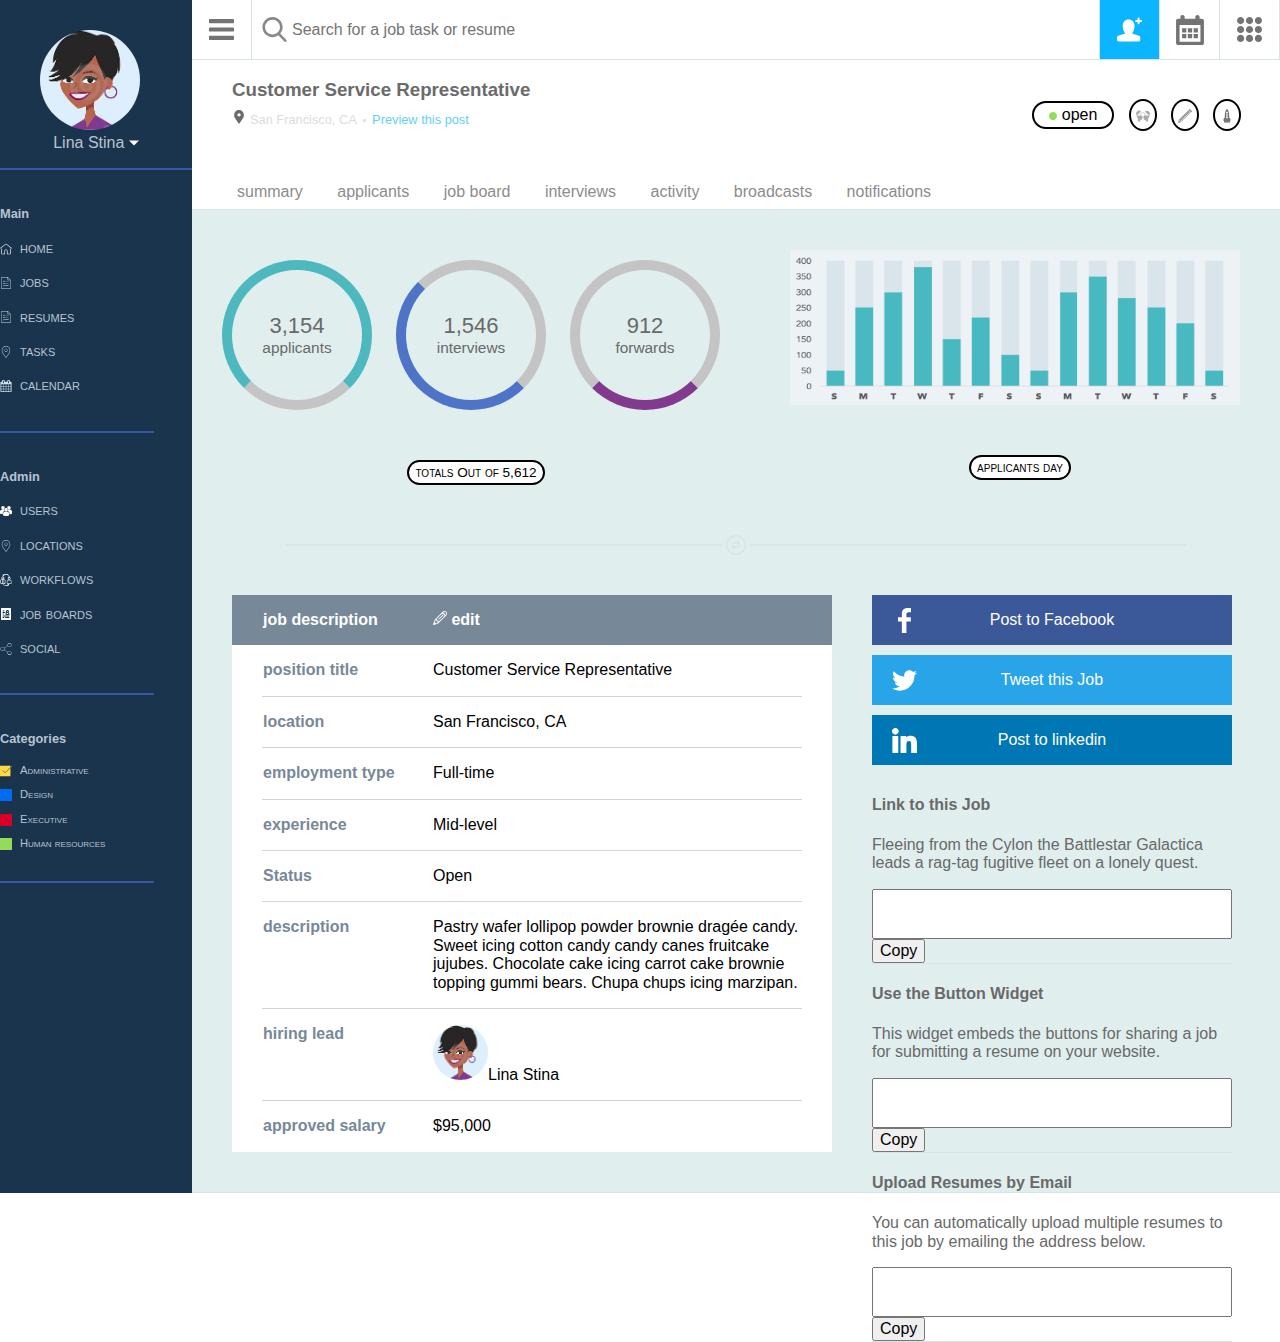
==== index2.html @ 72bc0b60 "Redo most styling Add additonal styling" ====
<!Doctype html>

<head>
  <title>KG Static Comp 3</title>
  <meta charset="utf-8" />
  <meta name="viewport" content="width=device-width, initial-scale=1" />
  <link href="normalize.css" rel="stylesheet" type="text/css" />
  <link href="main2.css" rel="stylesheet" type="text/css" />
</head>

<body>
  <section id="wrapper">
    <aside>
      <section id="avatar-section">
        <figure>
          <img src="images/avatar.jpeg" id="avatar" alt="avatar image" />
          <figcaption>Lina Stina <img src="images/down-arrow.svg" class="x-sm-icon"></figcaption>
        </figure>
      </section>
      <!--End Avatar Section-->

      <section id="aside-content-section">
        <section id="aside-section1" class="aside-category">
          <h4>Main</h4>
          <p class="aside-para"><img class="aside-icon" src="images/home.svg" alt="home icon">home</p>
          <p class="aside-para"><img class="aside-icon" src="images/jobs.svg" alt="jobs icon">jobs</p>
          <p class="aside-para"><img class="aside-icon" src="images/jobs.svg" alt="resumes icon">resumes</p>
          <p class="aside-para"><img class="aside-icon" src="images/ice-blue-task.svg" alt="task icon">tasks</p>
          <p class="aside-para"><img class="aside-icon" src="images/ice-blue-calendar.svg" alt="calendar icon">calendar</p>
        </section>
        <section id="aside-section2" class="aside-category">
          <h4>Admin</h4>
          <p class="aside-para"><img class="aside-icon" src="images/users.svg" alt="user icon" align="bottom">users</p>
          <p class="aside-para"><img class="aside-icon" src="images/ice-blue-task.svg" alt="location icon">locations</p>
          <p class="aside-para"><img class="aside-icon" src="images/workflow.svg" alt="workflow icon">workflows</p>
          <p class="aside-para"><img class="aside-icon" src="images/job-board.svg" alt="job board icon">job boards</p>
          <p class="aside-para"><img class="aside-icon aside-social" src="images/social.svg" alt="social icon">social</p>
        </section>
        <section id="aside-section3" class="aside-category">
          <h4>Categories</h4>
          <p class="aside-para"><img class="aside-icon" src="images/yellow-sq.svg" alt="yellow square">Administrative</p>
          <p class="aside-para"><img class="aside-icon" src="images/blue-sq.svg" alt="blue square">Design</p>
          <p class="aside-para"><img class="aside-icon" src="images/red-sq.svg" alt="red square">Executive</p>
          <p class="aside-para"><img class="aside-icon" src="images/green-sq.svg" alt="green square">Human resources</p>
        </section>
      </section>
      <!--End Aside Content Section-->
    </aside>

    <main>
      <nav id="expanded-nav">
        <section class="all-expanded-nav-boxes exp-nav-box1"></section>
        <section class="all-expanded-nav-boxes exp-nav-box2">
          <input class="nav-input-field" type="text" placeholder="Search for a job task or resume"/>
        </section>
        <section class="all-expanded-nav-boxes exp-nav-box3"></section>
        <section class="all-expanded-nav-boxes exp-nav-box4"></section>
        <section class="all-expanded-nav-boxes exp-nav-box5"></section>
      </nav>
      <!--End Nav-->

      <section id="job-title-section">
        <section class="job-title-n-location">
          <h3>Customer Service Representative</h3>
          <p class="job-title-location-para"><img src="images/location0.svg" class="location-sm-icon sm-icon" />San Francisco, CA <img src="images/circle-gray.svg" class="x-sm-dot-icon" /> <span class="job-title-location-blue-txt">Preview this post</span></p>
          <section class="job-title-section-sub-nav clearfix">
            <button class="job-title-oblong-button"><img src="images/green-circle.svg" class="green-dot-icon">open</button>
            <button class="job-title-section-sub-nav-button"><img src="images/twoheads.svg" class="sm-icon job-title-sub-nav-icon"></button>
            <button class="job-title-section-sub-nav-button"><img src="images/pen.svg" class="sm-icon job-title-sub-nav-icon"></button>
            <button class="job-title-section-sub-nav-button"><img src="images/rocket.svg" class="sm-icon job-title-sub-nav-icon"></button>
          </section>
          <nav class="job-title-section-nav">
            <ul>
              <a>summary</a>
              <a>applicants</a>
              <a>job board</a>
              <a>interviews</a>
              <a>activity</a>
              <a>broadcasts</a>
              <a>notifications</a>
            </ul>
          </nav>
        </section>
      </section>
      <!--End Job Title Section-->

      <section id="graphs-section">
        <section id="circle-graph-and-txt">
          <section class="circle-graphs-section">
            <div class="circle-graphs circle-graph-1">
              <div class="circle-txt-group">3,154<span class="in-circle-sm-txt">applicants</span>
              </div>
            </div>
            <div class="circle-graphs circle-graph-2">
              <div class="circle-txt-group">1,546<span class="in-circle-sm-txt">interviews</span>
              </div>
            </div>
            <div class="circle-graphs circle-graph-3">
              <div class="circle-txt-group">912<span class="in-circle-sm-txt">forwards</span>
              </div>
            </div>
          </section>
          <section class="graph-btn">
            <button class="graph-btn-txt graph-txt"><span>totals</span> Out of 5,612</button>
          </section>
        </section>
        <section id="bar-graph-and-txt">
          <section class="bar-graph-section">
            <img src="images/bar-chart.png" class="bar-graph-img" />
          </section>
          <section class="graph-btn">
            <button class="graph-btn-txt graph-txt">applicants day</button>
          </section>
        </section>
      </section>
      <!--End Graphs-->
      <section class="bottom-line-with-image-divider">
        <span class="divider">
            <img src="images/recycle-arrows.svg" class="divider-icon" alt="recycle icon"/>
        </span>
      </section><!--End divider-image-->
      <section id="resume-social-media-section">
        <section class="resume">
          <table>
            <thead>
              <tr>
                <th class="th-font">job description</th>
                <th class="resume-edit-txt th-font"><img src="images/pencil.svg" class="sm-icon"> edit</th>
              </tr>
            </thead>
            <tr>
              <th>position title</td>
              <td>Customer Service Representative</td>
            </tr>
            <tr>
              <th>location</td>
              <td>San Francisco, CA</td>
            </tr>
            <tr>
              <th>employment type</td>
              <td>Full-time</td>
            </tr>
            <tr>
              <th>experience</td>
              <td>Mid-level</td>
            </tr>
            <tr>
              <th>Status</td>
              <td>Open</td>
            </tr>
            <tr>
              <th>description</td>
              <td>Pastry wafer lollipop powder brownie dragée candy. Sweet icing cotton candy candy canes fruitcake jujubes. Chocolate cake icing carrot cake brownie topping gummi bears. Chupa chups icing marzipan.</td>
            </tr>
            <tr>
              <th>hiring lead</td>
              <td><img src="images/avatar.jpeg" alt="avatar image" class="round-avatar-icon"><span>Lina Stina </span></td>
            </tr>
            <tr>
              <th>approved salary</td>
              <td>$95,000</td>
            </tr>
          </table>
        </section>
        <section id="social-section">
          <button class="social-media-button facebook">Post to Facebook</button>
          <button class="social-media-button twitter">Tweet this Job</button>
          <button class="social-media-button linkedin">Post to linkedin</button>
          <section id="social-widget-section">
            <article class="social-widget">
              <h4>Link to this Job</h4>
              <p>Fleeing from the Cylon the Battlestar Galactica leads a rag-tag fugitive fleet on a lonely quest. </p>
              <div class="widget-input-button">
                <input class="social-widget-button" >
                <button>Copy</button>
              </div>
            </article>
            <article class="social-widget">
              <h4>Use the Button Widget</h4>
              <p>This widget embeds the buttons for sharing a job for submitting a resume on your website. </p>
              <div class="widget-input-button">
                <input class="social-widget-button" >
                <button>Copy</button>
              </div>
            </article>
            <article class="social-widget">
              <h4>Upload Resumes by Email</h4>
              <p>You can automatically upload multiple resumes to this job by emailing the address below.</p>
              <div class="widget-input-button">
                <input class="social-widget-button" >
                <button>Copy</button>
              </div>
            </article>
          </section>
        </section><!--End Social Section-->
      </section><!--End Resume & Social Media Section-->
    </main><!--End Main-->
  </section><!--End Wrapper-->
</body>

</html>
---- main2.css ----
/** GENERAL PAGE STYLING **/

* {
  box-sizing: border-box;
}


#wrapper {
  display: flex;
  height: 100%;
}

body {
  margin: 0;
  padding: 0;
  min-height: 100%;
}

h3 {
  color: #6B6B6B;
}

aside {
  width: 15%;
  flex-direction: column;
}

aside {
  background-color: #1a344d;
  color: #B7C3D0;
}

aside,
#collapsed-nav,
#job-title-section,
#graphs-section,
#resume-social-media-section {
  display: flex;
  width: 100%;
}

#avatar-section {
  min-width: 100%;
  height: 170px;
}

figure{
  margin-top: 0px;
}

figure,
#job-title-section,
#graphs-section,
#resume-social-media-section {
  min-height: 150px;
}

figcaption {
  text-align: center;
}

  #aside-content-section {
    width: 100%;
  }


  #avatar-section,
  .aside-category {
    border-bottom: 2px inset #1a2b4d;
  }

  .aside-category {
    width: 80%;
    vertical-align: middle;
    padding: 20px 0;
  }

  .aside-category h4 {
    font-size: 80%;
  }

  .aside-para {
    font-variant: small-caps;
  }

  .aside-para:hover {
    color: #fff;
  }

  #aside-section3 p {
    font-size: 70%;
  }

/** MAIN SECTION **/
main{
min-width: 85%;
}

#expanded-nav {
  display: flex;
  min-height: 60px;
  width: 100%;
  border-bottom: 1px inset #D7E4EA;
  background-color: #fff;
}

.all-expanded-nav-boxes {
  width: 60px;
  border-right: 1px solid #D7E4EA;
}

.exp-nav-box1 {
  background-image: url(images/menu.svg);
  background-repeat: no-repeat;
  background-size: 25px;
  background-position: center;
}

.exp-nav-box2 {
flex: 1;
}

.nav-input-field {
width: 100%;
height: 100%;
padding-left: 40px;
background-image: url(images/search.svg);
background-repeat: no-repeat;
background-size: 25px;
background-position: 10px;
border-style: none;
}

.exp-nav-box3 {
background-image: url(images/userPlus.svg);
background-repeat: no-repeat;
background-size: 25px;
background-position: center;
background-color: #0BB5FF;
}
.exp-nav-box4 {
background-image: url(images/nav-calendar.svg);
background-repeat: no-repeat;
background-size: 30px;
background-position: center;
}

.exp-nav-box5 {
background-image: url(images/dot-menu.svg);
background-repeat: no-repeat;
background-size: 25px;
background-position: center;
}

/** JOB TITLE SECTION **/

#job-title-section {
  display: flex;
  justify-content: space-between;;
  align-content: space-between;;
}

.job-title-n-location {
  height: 90px;
  margin-left: 40px;
}

.job-title-n-location h3 {
  margin-bottom: 0;
}

.job-title-location-para {
  margin-top: 10px;
  color: #DCDCDC;
  font-size: 80%;
}

.job-title-section-nav {
  margin-top: 55px;
}

.job-title-section-nav ul{
  padding-left: 5px;
}

.job-title-section-nav a{
  color: #8C8C8C;
  margin-right: 30px;
  padding-bottom: 7px;
  }

.job-title-section-nav a:hover {
  color: #3D3D3D;
  border-bottom:2px solid #007FFF;
}

.job-title-location-blue-txt {
  color: #63D1F4;
}

.clearfix:after {
  content: "";
  display: table;
  clear: both;
}

.job-title-section-sub-nav {
  float: right;
  width: 225px;
  margin-right: -296px;
  margin-top: -42px;
}

.job-title-oblong-button,
.job-title-section-sub-nav-button {
  margin-right: 10px;
  display: inline-block;
  padding: 5px;
  background-color: #fff;
  border-style:solid;
}

.job-title-oblong-button {
  border-radius: 25px;
  width: 82px;
  padding: 3px;
}

.job-title-section-sub-nav-button {
  border-radius: 50%;
}

.job-title-sub-nav-icon {
  vertical-align: middle;
}

#job-title-section {
  background-color: #fff;
}

#job-title-section,
#resume-social-media-section,
.social-widget {
  border-bottom: 1px inset #D7E4EA;
}

.bottom-line-with-image-divider {
  width: 100%;
  text-align: center;
}

span.divider {
  width: 100%;
  margin: 0;
  padding: 0;
  text-align: center;
  }
span.divider:after {
  display: inline-block;
  margin: 0 0 3px 0px;
  height: 2px;
  width: 40%;
  content: " ";
  text-shadow: none;
  background-color: #D7E4EA;

}
span.divider:before {
  display: inline-block;
  margin: 0 0px 3px 0;
  height: 2px;
  width: 40%;
  content: " ";
  text-shadow: none;
  background-color: #D7E4EA;

}

/** GRAPH SECTION **/
.bottom-line-with-image-divider,
#graphs-section,
#resume-social-media-section {
  background-color: #E0EEEE;
}

.graph-btn{
  text-align: center;
}

.graph-btn-txt{
  height: 25px;
  margin: 0 auto 50px auto;
  border-radius:25px;
  border-style: solid;
  background-color: #fff;
  text-align: center;
  font-variant: small-caps;
  font-size:85%;
}

.circle-graphs-section,
.bar-graph-section {
  display: block;
  }

#circle-graph-and-txt {
  width: 100%;
}

.circle-graphs-section{
  display: flex;
  justify-content: space-between;
  align-content: space-between;
  margin: 50px 40px 50px 30px;
}

.circle-graphs {
  font-size: 22px;
  line-height: 22px;
  text-align: center;
}

.circle-graphs{
  display: inline-block;
  height: 150px;
  width: 150px;
  border-radius: 50%;
  border: 10px solid black;
}

.circle-graph-1 {
  border-color: #4EB8BF #4EB8BF #C4C4C4 #4EB8BF;
}

.circle-graph-2 {
  border-color:#C4C4C4 #C4C4C4 #4E74C7 #4E74C7 ;
}

.circle-graph-3 {
  border-color:  #C4C4C4 #C4C4C4 #813A8E #C4C4C4 ;
}

.circle-txt-group{
  margin-top: 45px;
}

.in-circle-sm-txt{
  display: block;
  font-size:70%;
}

.bar-graph-section {
  display: flex;
  justify-content: space-between;
  align-content: space-between;
  margin: 40px 40px 50px 30px;
  }

.circle-graphs,
.social-widget {
  color: dimgrey;
}

/** RESUME SECTION **/

#resume-social-media-section {
}

table {
  margin: 40px;
  height: 550px;
  width: 600px;
  padding: 10px;
  border-collapse: collapse;
  background-color: #fff;
}

th {
  min-width: 170px;
  color: #778899;
  text-align: left;
}

thead,
.th-font {
  color: #fff;
}

thead {
  height: 44px;
  background-color: #778899;
}

tr {
  display: flex;
  margin: 0 auto;
  padding: 15px 0;
  width: 90%;
}

tr:not(:last-child) {
    border-bottom: 1px solid #D3D3D3;
}



#social-section {
  height: 550px;
  width: 360px;
  margin-top: 40px;
  margin-right: 40px;
}

.social-widget-button,
.social-media-button {
  height: 50px;
  width: 100%;
}

.social-media-button {
  margin-bottom: 10px;
  border-style: none;
  color: #fff;
  background-repeat: no-repeat;
  background-size: 25px;
  background-position: 20px 50%
}

.facebook {
  background-color: #3B5998;
  background-image: url(images/facebook.svg);

}

.twitter {
  background-color:#28A4E8;
  background-image: url(images/twitter.svg);
}

.linkedin {
  background-color:#0077B5;
  background-image: url(images/linkedin.svg);
}

#social-widget-section {
  width: 100%;
}

.social-widget {
 min-height: 150px;
 width: 100%;
 text-align: left;
}

/** IMAGES AND ICONS **/

#avatar {
  height: 100px;
  width: 100px;
  border-radius: 50%;
  margin-top: 30px;
}

.aside-icon {
  height: 12px;
  width: 12px;
  vertical-align: middle;
  margin-right: 8px;
}

.bar-graph-img {
  height: 155px;
  width: 450px;
}

.x-sm-dot-icon {
  height: 3px;
  width: 3px;
  margin: auto 3px 2px 3px;
}

.x-sm-icon {
  height: 10px;
  width: 10px;
}

.location-sm-icon {
  margin-right: 4px;
}

.sm-icon {
  height: 14px;
  width: 14px;
}

.divider-icon {
  height: 20px;
  width: 20px;
  vertical-align: middle;
}

.green-dot-icon {
  height:8px;
  width: 8px;
  margin-right: 5px;
}

.round-avatar-icon {
  height: 55px;
  width: 55px;
  border-radius: 50%;
}

.social-media-icon {
  height: 30px;
  width: 30px;
}
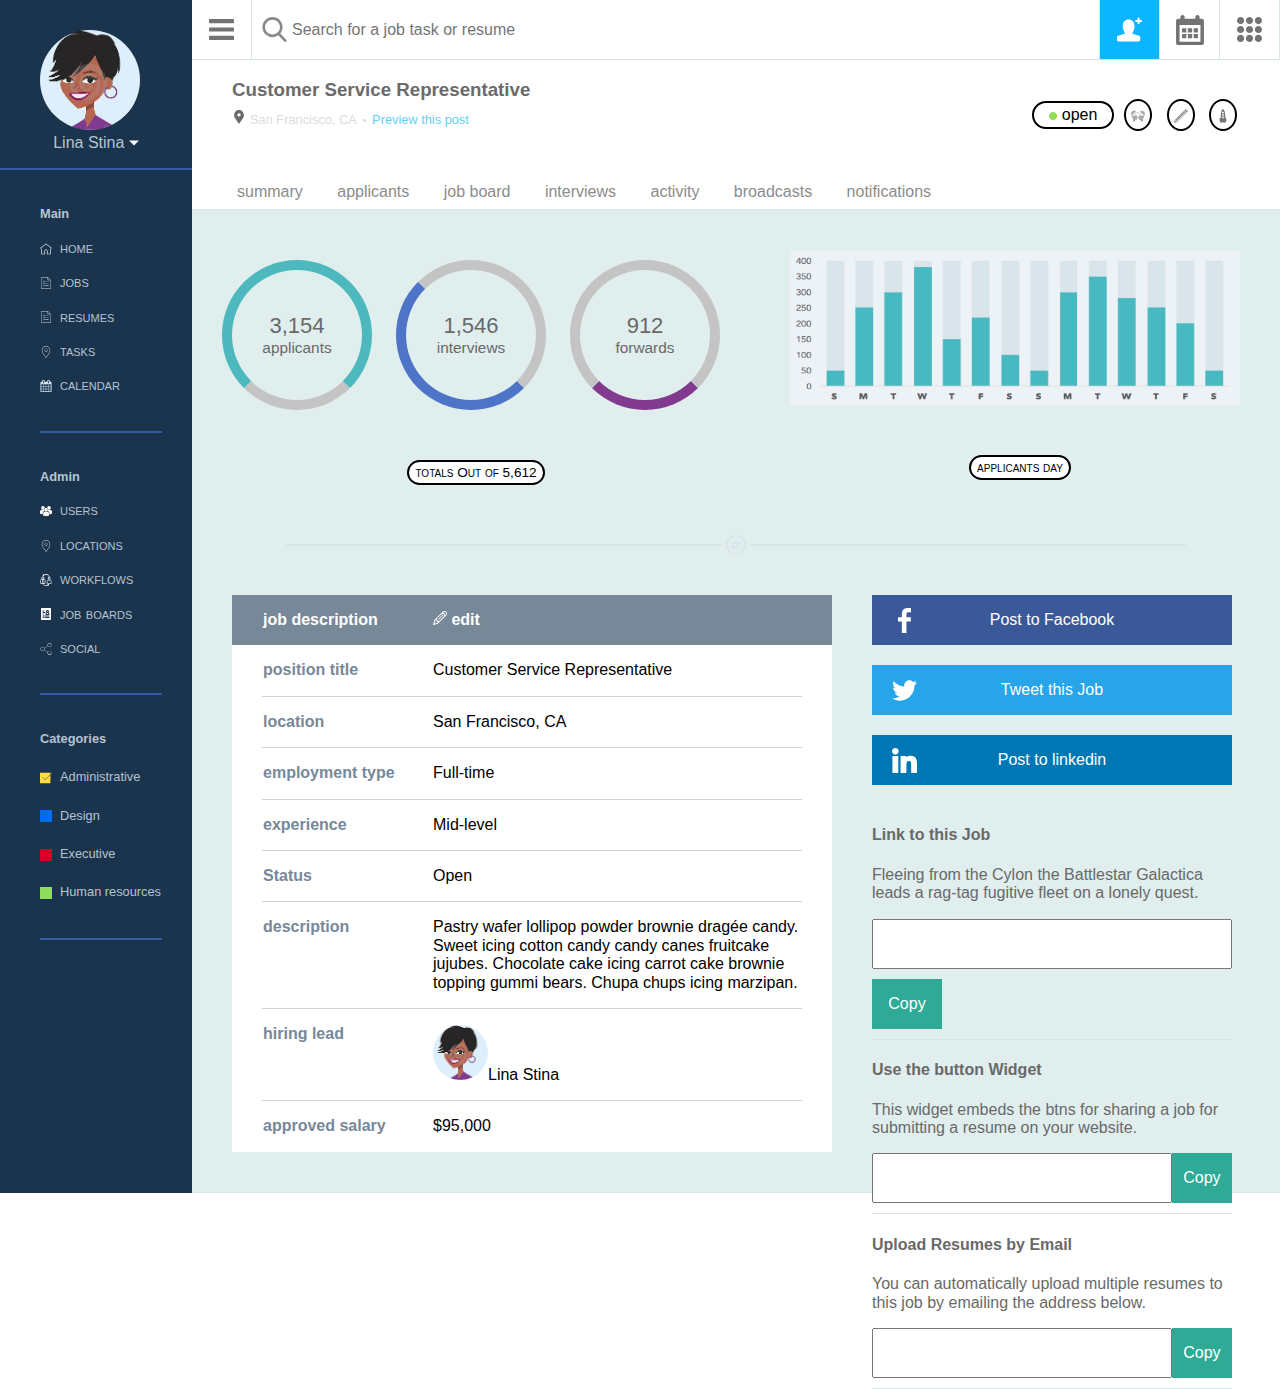
==== commit 4f82c437: "Fix issues with aside styling" ====
--- a/index2.html
+++ b/index2.html
@@ -38,10 +38,10 @@
         </section>
         <section id="aside-section3" class="aside-category">
           <h4>Categories</h4>
-          <p class="aside-para"><img class="aside-icon" src="images/yellow-sq.svg" alt="yellow square">Administrative</p>
-          <p class="aside-para"><img class="aside-icon" src="images/blue-sq.svg" alt="blue square">Design</p>
-          <p class="aside-para"><img class="aside-icon" src="images/red-sq.svg" alt="red square">Executive</p>
-          <p class="aside-para"><img class="aside-icon" src="images/green-sq.svg" alt="green square">Human resources</p>
+          <p><img class="aside-icon" src="images/yellow-sq.svg" alt="yellow square">Administrative</p>
+          <p><img class="aside-icon" src="images/blue-sq.svg" alt="blue square">Design</p>
+          <p><img class="aside-icon" src="images/red-sq.svg" alt="red square">Executive</p>
+          <p><img class="aside-icon" src="images/green-sq.svg" alt="green square">Human resources</p>
         </section>
       </section>
       <!--End Aside Content Section-->
@@ -64,10 +64,10 @@
           <h3>Customer Service Representative</h3>
           <p class="job-title-location-para"><img src="images/location0.svg" class="location-sm-icon sm-icon" />San Francisco, CA <img src="images/circle-gray.svg" class="x-sm-dot-icon" /> <span class="job-title-location-blue-txt">Preview this post</span></p>
           <section class="job-title-section-sub-nav clearfix">
-            <button class="job-title-oblong-button"><img src="images/green-circle.svg" class="green-dot-icon">open</button>
-            <button class="job-title-section-sub-nav-button"><img src="images/twoheads.svg" class="sm-icon job-title-sub-nav-icon"></button>
-            <button class="job-title-section-sub-nav-button"><img src="images/pen.svg" class="sm-icon job-title-sub-nav-icon"></button>
-            <button class="job-title-section-sub-nav-button"><img src="images/rocket.svg" class="sm-icon job-title-sub-nav-icon"></button>
+            <button class="job-title-oblong-btn"><img src="images/green-circle.svg" class="green-dot-icon">open</buton>
+            <button class="job-title-section-sub-nav-btn"><img src="images/twoheads.svg" class="sm-icon job-title-sub-nav-icon"></button>
+            <button class="job-title-section-sub-nav-btn"><img src="images/pen.svg" class="sm-icon job-title-sub-nav-icon"></button>
+            <button class="job-title-section-sub-nav-btn"><img src="images/rocket.svg" class="sm-icon job-title-sub-nav-icon"></button>
           </section>
           <nav class="job-title-section-nav">
             <ul>
@@ -163,32 +163,32 @@
           </table>
         </section>
         <section id="social-section">
-          <button class="social-media-button facebook">Post to Facebook</button>
-          <button class="social-media-button twitter">Tweet this Job</button>
-          <button class="social-media-button linkedin">Post to linkedin</button>
+          <button class="social-media-btn facebook">Post to Facebook</button>
+          <button class="social-media-btn twitter">Tweet this Job</button>
+          <button class="social-media-btn linkedin">Post to linkedin</button>
           <section id="social-widget-section">
             <article class="social-widget">
               <h4>Link to this Job</h4>
               <p>Fleeing from the Cylon the Battlestar Galactica leads a rag-tag fugitive fleet on a lonely quest. </p>
-              <div class="widget-input-button">
-                <input class="social-widget-button" >
-                <button>Copy</button>
+              <div class="widget-input-btn">
+                <input class="social-widget-input" >
+                <button class="input-copy-btn">Copy</button>
               </div>
             </article>
             <article class="social-widget">
-              <h4>Use the Button Widget</h4>
-              <p>This widget embeds the buttons for sharing a job for submitting a resume on your website. </p>
-              <div class="widget-input-button">
-                <input class="social-widget-button" >
-                <button>Copy</button>
+              <h4>Use the button Widget</h4>
+              <p>This widget embeds the btns for sharing a job for submitting a resume on your website. </p>
+              <div class="widget-input-btn-div">
+                <input class="social-widget-input" >
+                <button class="input-copy-btn">Copy</button>
               </div>
             </article>
             <article class="social-widget">
               <h4>Upload Resumes by Email</h4>
               <p>You can automatically upload multiple resumes to this job by emailing the address below.</p>
-              <div class="widget-input-button">
-                <input class="social-widget-button" >
-                <button>Copy</button>
+              <div class="widget-input-btn-div">
+                <input class="social-widget-input" >
+                <button class="input-copy-btn">Copy</button>
               </div>
             </article>
           </section>
--- a/main2.css
+++ b/main2.css
@@ -61,6 +61,7 @@
 
   #aside-content-section {
     width: 100%;
+    padding-left: 40px;
   }
 
 
@@ -88,7 +89,8 @@
   }
 
   #aside-section3 p {
-    font-size: 70%;
+    font-size: 80%;
+    line-height: 2;
   }
 
 /** MAIN SECTION **/
@@ -211,8 +213,8 @@
   margin-top: -42px;
 }
 
-.job-title-oblong-button,
-.job-title-section-sub-nav-button {
+.job-title-oblong-btn,
+.job-title-section-sub-nav-btn {
   margin-right: 10px;
   display: inline-block;
   padding: 5px;
@@ -220,13 +222,13 @@
   border-style:solid;
 }
 
-.job-title-oblong-button {
+.job-title-oblong-btn {
   border-radius: 25px;
   width: 82px;
   padding: 3px;
 }
 
-.job-title-section-sub-nav-button {
+.job-title-section-sub-nav-btn {
   border-radius: 50%;
 }
 
@@ -402,8 +404,6 @@
     border-bottom: 1px solid #D3D3D3;
 }
 
-
-
 #social-section {
   height: 550px;
   width: 360px;
@@ -411,15 +411,27 @@
   margin-right: 40px;
 }
 
-.social-widget-button,
-.social-media-button {
+.social-media-btn,
+.social-widget-input {
+  width: 100%;
+}
+
+
+
+.social-widget-input,
+.input-copy-btn {
   height: 50px;
-  width: 100%;
-}
-
-.social-media-button {
   margin-bottom: 10px;
+}
+
+.social-media-btn,
+.input-copy-btn  {
   border-style: none;
+}
+
+.social-media-btn {
+  height: 50px;
+  margin-bottom: 20px;
   color: #fff;
   background-repeat: no-repeat;
   background-size: 25px;
@@ -446,10 +458,20 @@
   width: 100%;
 }
 
+.widget-input-btn-div {
+  display: flex;
+}
+
 .social-widget {
  min-height: 150px;
  width: 100%;
  text-align: left;
+}
+
+.input-copy-btn {
+  width: 70px;
+  color: #FFF;
+  background-color: #2FAA96;
 }
 
 /** IMAGES AND ICONS **/
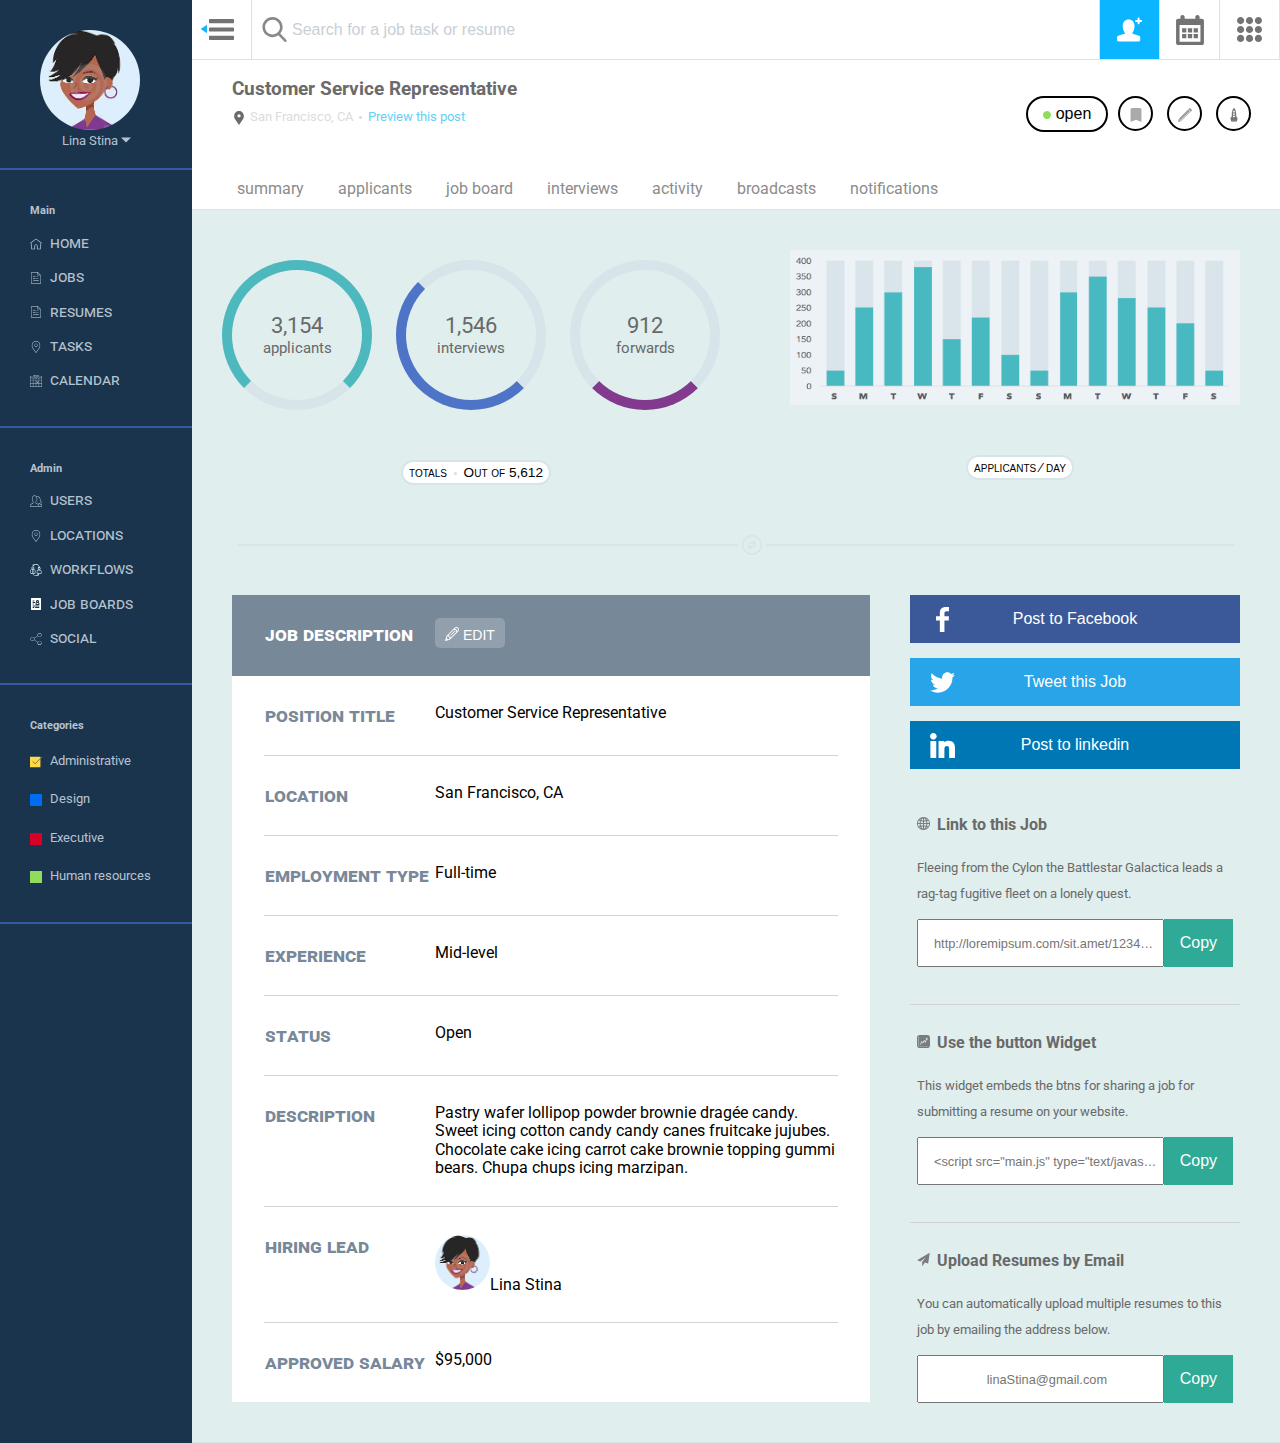
==== commit a91411d8: "Work on appearance and respsonsiveness" ====
--- a/index2.html
+++ b/index2.html
@@ -1,13 +1,12 @@
 <!Doctype html>
-
 <head>
   <title>KG Static Comp 3</title>
   <meta charset="utf-8" />
   <meta name="viewport" content="width=device-width, initial-scale=1" />
   <link href="normalize.css" rel="stylesheet" type="text/css" />
   <link href="main2.css" rel="stylesheet" type="text/css" />
+  <link href="https://fonts.googleapis.com/css?family=Roboto:400,700" rel="stylesheet">
 </head>
-
 <body>
   <section id="wrapper">
     <aside>
@@ -18,7 +17,6 @@
         </figure>
       </section>
       <!--End Avatar Section-->
-
       <section id="aside-content-section">
         <section id="aside-section1" class="aside-category">
           <h4>Main</h4>
@@ -26,7 +24,7 @@
           <p class="aside-para"><img class="aside-icon" src="images/jobs.svg" alt="jobs icon">jobs</p>
           <p class="aside-para"><img class="aside-icon" src="images/jobs.svg" alt="resumes icon">resumes</p>
           <p class="aside-para"><img class="aside-icon" src="images/ice-blue-task.svg" alt="task icon">tasks</p>
-          <p class="aside-para"><img class="aside-icon" src="images/ice-blue-calendar.svg" alt="calendar icon">calendar</p>
+          <p class="aside-para"><img class="aside-icon" src="images/calendar.svg" alt="calendar icon">calendar</p>
         </section>
         <section id="aside-section2" class="aside-category">
           <h4>Admin</h4>
@@ -46,10 +44,11 @@
       </section>
       <!--End Aside Content Section-->
     </aside>
-
     <main>
       <nav id="expanded-nav">
-        <section class="all-expanded-nav-boxes exp-nav-box1"></section>
+        <section class="all-expanded-nav-boxes exp-nav-box1">
+          <img src="images/blue-triangle.svg" alt="blue triangle" class="blue-triangle-icon">
+        </section>
         <section class="all-expanded-nav-boxes exp-nav-box2">
           <input class="nav-input-field" type="text" placeholder="Search for a job task or resume"/>
         </section>
@@ -58,14 +57,13 @@
         <section class="all-expanded-nav-boxes exp-nav-box5"></section>
       </nav>
       <!--End Nav-->
-
       <section id="job-title-section">
         <section class="job-title-n-location">
           <h3>Customer Service Representative</h3>
           <p class="job-title-location-para"><img src="images/location0.svg" class="location-sm-icon sm-icon" />San Francisco, CA <img src="images/circle-gray.svg" class="x-sm-dot-icon" /> <span class="job-title-location-blue-txt">Preview this post</span></p>
           <section class="job-title-section-sub-nav clearfix">
             <button class="job-title-oblong-btn"><img src="images/green-circle.svg" class="green-dot-icon">open</buton>
-            <button class="job-title-section-sub-nav-btn"><img src="images/twoheads.svg" class="sm-icon job-title-sub-nav-icon"></button>
+            <button class="job-title-section-sub-nav-btn"><img src="images/badge.svg" class="sm-icon job-title-sub-nav-icon"></button>
             <button class="job-title-section-sub-nav-btn"><img src="images/pen.svg" class="sm-icon job-title-sub-nav-icon"></button>
             <button class="job-title-section-sub-nav-btn"><img src="images/rocket.svg" class="sm-icon job-title-sub-nav-icon"></button>
           </section>
@@ -83,7 +81,6 @@
         </section>
       </section>
       <!--End Job Title Section-->
-
       <section id="graphs-section">
         <section id="circle-graph-and-txt">
           <section class="circle-graphs-section">
@@ -101,7 +98,7 @@
             </div>
           </section>
           <section class="graph-btn">
-            <button class="graph-btn-txt graph-txt"><span>totals</span> Out of 5,612</button>
+            <button class="graph-btn-txt graph-txt"><span>totals <img src="images/circle-gray.svg" class="x-sm-dot-icon" /></span> Out of 5,612</button>
           </section>
         </section>
         <section id="bar-graph-and-txt">
@@ -109,7 +106,7 @@
             <img src="images/bar-chart.png" class="bar-graph-img" />
           </section>
           <section class="graph-btn">
-            <button class="graph-btn-txt graph-txt">applicants day</button>
+            <button class="graph-btn-txt graph-txt">applicants &frasl; day</button>
           </section>
         </section>
       </section>
@@ -125,7 +122,9 @@
             <thead>
               <tr>
                 <th class="th-font">job description</th>
-                <th class="resume-edit-txt th-font"><img src="images/pencil.svg" class="sm-icon"> edit</th>
+                <th class="resume-edit-txt th-font">
+                  <button class="resume-edit-btn"><img src="images/pencil.svg" class="sm-icon resume-pencil-icon       ">edit</button>
+                </th>
               </tr>
             </thead>
             <tr>
@@ -145,7 +144,7 @@
               <td>Mid-level</td>
             </tr>
             <tr>
-              <th>Status</td>
+              <th>status</td>
               <td>Open</td>
             </tr>
             <tr>
@@ -163,34 +162,36 @@
           </table>
         </section>
         <section id="social-section">
-          <button class="social-media-btn facebook">Post to Facebook</button>
-          <button class="social-media-btn twitter">Tweet this Job</button>
-          <button class="social-media-btn linkedin">Post to linkedin</button>
-          <section id="social-widget-section">
-            <article class="social-widget">
-              <h4>Link to this Job</h4>
-              <p>Fleeing from the Cylon the Battlestar Galactica leads a rag-tag fugitive fleet on a lonely quest. </p>
-              <div class="widget-input-btn">
-                <input class="social-widget-input" >
-                <button class="input-copy-btn">Copy</button>
-              </div>
-            </article>
-            <article class="social-widget">
-              <h4>Use the button Widget</h4>
-              <p>This widget embeds the btns for sharing a job for submitting a resume on your website. </p>
-              <div class="widget-input-btn-div">
-                <input class="social-widget-input" >
-                <button class="input-copy-btn">Copy</button>
-              </div>
-            </article>
-            <article class="social-widget">
-              <h4>Upload Resumes by Email</h4>
-              <p>You can automatically upload multiple resumes to this job by emailing the address below.</p>
-              <div class="widget-input-btn-div">
-                <input class="social-widget-input" >
-                <button class="input-copy-btn">Copy</button>
-              </div>
-            </article>
+          <section class="btns-social">
+            <button class="social-media-btn facebook">Post to Facebook</button>
+            <button class="social-media-btn twitter">Tweet this Job</button>
+            <button class="social-media-btn linkedin">Post to linkedin</button>
+          </section>
+            <section id="social-widget-section">
+              <article class="social-widget">
+                <h4><img src="images/grid.svg" class="social-widget-icon-img" alt="upload icon"> Link to this Job</h4>
+                <p>Fleeing from the Cylon the Battlestar Galactica leads a rag-tag fugitive fleet on a lonely quest. </p>
+                <div class="widget-input-btn-div">
+                  <input class="social-widget-input" placeholder="http://loremipsum.com/sit.amet/123456/abc">
+                  <button class="input-copy-btn">Copy</button>
+                </div>
+              </article>
+              <article class="social-widget">
+                <h4><img src="images/widget-btn.svg" class="social-widget-icon-img" alt="widget icon">  Use the button Widget</h4>
+                <p>This widget embeds the btns for sharing a job for submitting a resume on your website. </p>
+                <div class="widget-input-btn-div">
+                  <input class="social-widget-input" placeholder='<script src="main.js" type="text/javascript">'/>
+                  <button class="input-copy-btn">Copy</button>
+                </div>
+              </article>
+              <article class="social-widget">
+                <h4><img src="images/upload.svg" class="social-widget-icon-img" alt="upload icon"> Upload Resumes by Email</h4>
+                <p>You can automatically upload multiple resumes to this job by emailing the address below.</p>
+                <div class="widget-input-btn-div">
+                  <input class="social-widget-input" placeholder="linaStina@gmail.com">
+                  <button class="input-copy-btn">Copy</button>
+                </div>
+              </article>
           </section>
         </section><!--End Social Section-->
       </section><!--End Resume & Social Media Section-->
--- a/main2.css
+++ b/main2.css
@@ -3,7 +3,6 @@
 * {
   box-sizing: border-box;
 }
-
 
 #wrapper {
   display: flex;
@@ -14,6 +13,7 @@
   margin: 0;
   padding: 0;
   min-height: 100%;
+  font-family: 'Roboto', sans-serif;
 }
 
 h3 {
@@ -27,7 +27,6 @@
 
 aside {
   background-color: #1a344d;
-  color: #B7C3D0;
 }
 
 aside,
@@ -39,6 +38,11 @@
   width: 100%;
 }
 
+aside,
+figcaption {
+  color: #B7C3D0;
+}
+
 #avatar-section {
   min-width: 100%;
   height: 170px;
@@ -57,11 +61,11 @@
 
 figcaption {
   text-align: center;
+  font-size: 80%;
 }
 
   #aside-content-section {
     width: 100%;
-    padding-left: 40px;
   }
 
 
@@ -71,26 +75,30 @@
   }
 
   .aside-category {
-    width: 80%;
+    width: 100%;
     vertical-align: middle;
-    padding: 20px 0;
+    padding: 20px 30px;
   }
 
   .aside-category h4 {
-    font-size: 80%;
+    font-size: 70%;
   }
 
   .aside-para {
     font-variant: small-caps;
   }
 
-  .aside-para:hover {
+ .aside-para:hover {
     color: #fff;
   }
 
   #aside-section3 p {
     font-size: 80%;
     line-height: 2;
+  }
+
+  #aside-section3 p:hover {
+    color: #fff;
   }
 
 /** MAIN SECTION **/
@@ -133,6 +141,11 @@
 border-style: none;
 }
 
+input[type="text"].nav-input-field::-webkit-input-placeholder {
+  color: #c8cfd6;
+;
+}
+
 .exp-nav-box3 {
 background-image: url(images/userPlus.svg);
 background-repeat: no-repeat;
@@ -208,8 +221,8 @@
 
 .job-title-section-sub-nav {
   float: right;
-  width: 225px;
-  margin-right: -296px;
+  width: 240px;
+  margin-right: -298px;
   margin-top: -42px;
 }
 
@@ -225,11 +238,14 @@
 .job-title-oblong-btn {
   border-radius: 25px;
   width: 82px;
-  padding: 3px;
+  padding: 7px;
 }
 
 .job-title-section-sub-nav-btn {
   border-radius: 50%;
+  width: 35px;
+  height: 35px;
+}
 }
 
 .job-title-sub-nav-icon {
@@ -241,8 +257,7 @@
 }
 
 #job-title-section,
-#resume-social-media-section,
-.social-widget {
+#resume-social-media-section{
   border-bottom: 1px inset #D7E4EA;
 }
 
@@ -261,7 +276,7 @@
   display: inline-block;
   margin: 0 0 3px 0px;
   height: 2px;
-  width: 40%;
+  width: 43%;
   content: " ";
   text-shadow: none;
   background-color: #D7E4EA;
@@ -271,7 +286,7 @@
   display: inline-block;
   margin: 0 0px 3px 0;
   height: 2px;
-  width: 40%;
+  width: 46%;
   content: " ";
   text-shadow: none;
   background-color: #D7E4EA;
@@ -298,6 +313,7 @@
   text-align: center;
   font-variant: small-caps;
   font-size:85%;
+  border-color: #D7E4EA;
 }
 
 .circle-graphs-section,
@@ -331,15 +347,15 @@
 }
 
 .circle-graph-1 {
-  border-color: #4EB8BF #4EB8BF #C4C4C4 #4EB8BF;
+  border-color: #4EB8BF #4EB8BF #D7E4EA #4EB8BF;
 }
 
 .circle-graph-2 {
-  border-color:#C4C4C4 #C4C4C4 #4E74C7 #4E74C7 ;
+  border-color: #D7E4EA #D7E4EA #4E74C7 #4E74C7;
 }
 
 .circle-graph-3 {
-  border-color:  #C4C4C4 #C4C4C4 #813A8E #C4C4C4 ;
+  border-color:  #D7E4EA #D7E4EA #813A8E #D7E4EA;
 }
 
 .circle-txt-group{
@@ -366,12 +382,13 @@
 /** RESUME SECTION **/
 
 #resume-social-media-section {
+
 }
 
 table {
   margin: 40px;
   height: 550px;
-  width: 600px;
+  max-width: 700px;
   padding: 10px;
   border-collapse: collapse;
   background-color: #fff;
@@ -384,6 +401,14 @@
 }
 
 thead,
+th,
+.resume-edit-btn {
+  font-variant: small-caps;
+  font-weight: 700px;
+  font-size: 20px;
+}
+
+thead,
 .th-font {
   color: #fff;
 }
@@ -396,7 +421,7 @@
 tr {
   display: flex;
   margin: 0 auto;
-  padding: 15px 0;
+  padding: 27px 0;
   width: 90%;
 }
 
@@ -404,9 +429,24 @@
     border-bottom: 1px solid #D3D3D3;
 }
 
+.resume-edit-btn {
+  height: 30px;
+  width: 70px;
+  background-color: #929fad;
+  vertical-align: top;
+  margin-top: -5px;
+  border-style: none;
+  color: #fff;
+  border-radius: 5px;
+}
+
+.resume-pencil-icon {
+  margin-right: 4px;
+}
+
 #social-section {
   height: 550px;
-  width: 360px;
+  width: 330px;
   margin-top: 40px;
   margin-right: 40px;
 }
@@ -416,12 +456,20 @@
   width: 100%;
 }
 
-
-
+.social-media-btn,
 .social-widget-input,
 .input-copy-btn {
-  height: 50px;
-  margin-bottom: 10px;
+  height: 48px;
+}
+
+.social-widget-input {
+  text-align: center;
+  width: 250px;
+  white-space: nowrap;
+  overflow: hidden;
+  text-overflow: ellipsis;
+  font-size: 80%;
+  padding-left: 15px;
 }
 
 .social-media-btn,
@@ -430,8 +478,8 @@
 }
 
 .social-media-btn {
-  height: 50px;
-  margin-bottom: 20px;
+  /*height: 50px;*/
+  margin-bottom: 15px;
   color: #fff;
   background-repeat: no-repeat;
   background-size: 25px;
@@ -454,18 +502,39 @@
   background-image: url(images/linkedin.svg);
 }
 
+.btns-social {
+  height: 35%;
+}
+
 #social-widget-section {
   width: 100%;
+  height: 65%;
 }
 
 .widget-input-btn-div {
   display: flex;
+  margin-bottom: 30px;
 }
 
 .social-widget {
- min-height: 150px;
  width: 100%;
+ padding: 7px;
  text-align: left;
+}
+
+.social-widget p {
+  font-size: 80%;
+  line-height: 2;
+}
+
+.social-widget:not(:last-child) {
+    border-bottom: 1px solid #D3D3D3;
+}
+
+.social-widget-icon-img {
+  height: 13px;
+  width: 13px;
+  margin-right: 3px;
 }
 
 .input-copy-btn {
@@ -513,6 +582,7 @@
 .sm-icon {
   height: 14px;
   width: 14px;
+  vertical-align: middle;
 }
 
 .divider-icon {
@@ -527,6 +597,13 @@
   margin-right: 5px;
 }
 
+.blue-triangle-icon {
+  height: 8px;
+  width: 8px;
+  transform: scaleX(-1);
+  margin: 25px 0 0 8px;
+}
+
 .round-avatar-icon {
   height: 55px;
   width: 55px;
@@ -537,3 +614,24 @@
   height: 30px;
   width: 30px;
 }
+
+/**MEDIA QUERIES**/
+@media screen and (min-width: 320px) {
+  aside{
+    display: none
+  }
+
+}
+
+@media screen and (min-width: 450px) {
+
+}
+
+@media screen and (min-width: 600px) {
+  aside{
+    display: block;
+  }
+}
+@media screen and (min-width: 750px) {
+
+}
